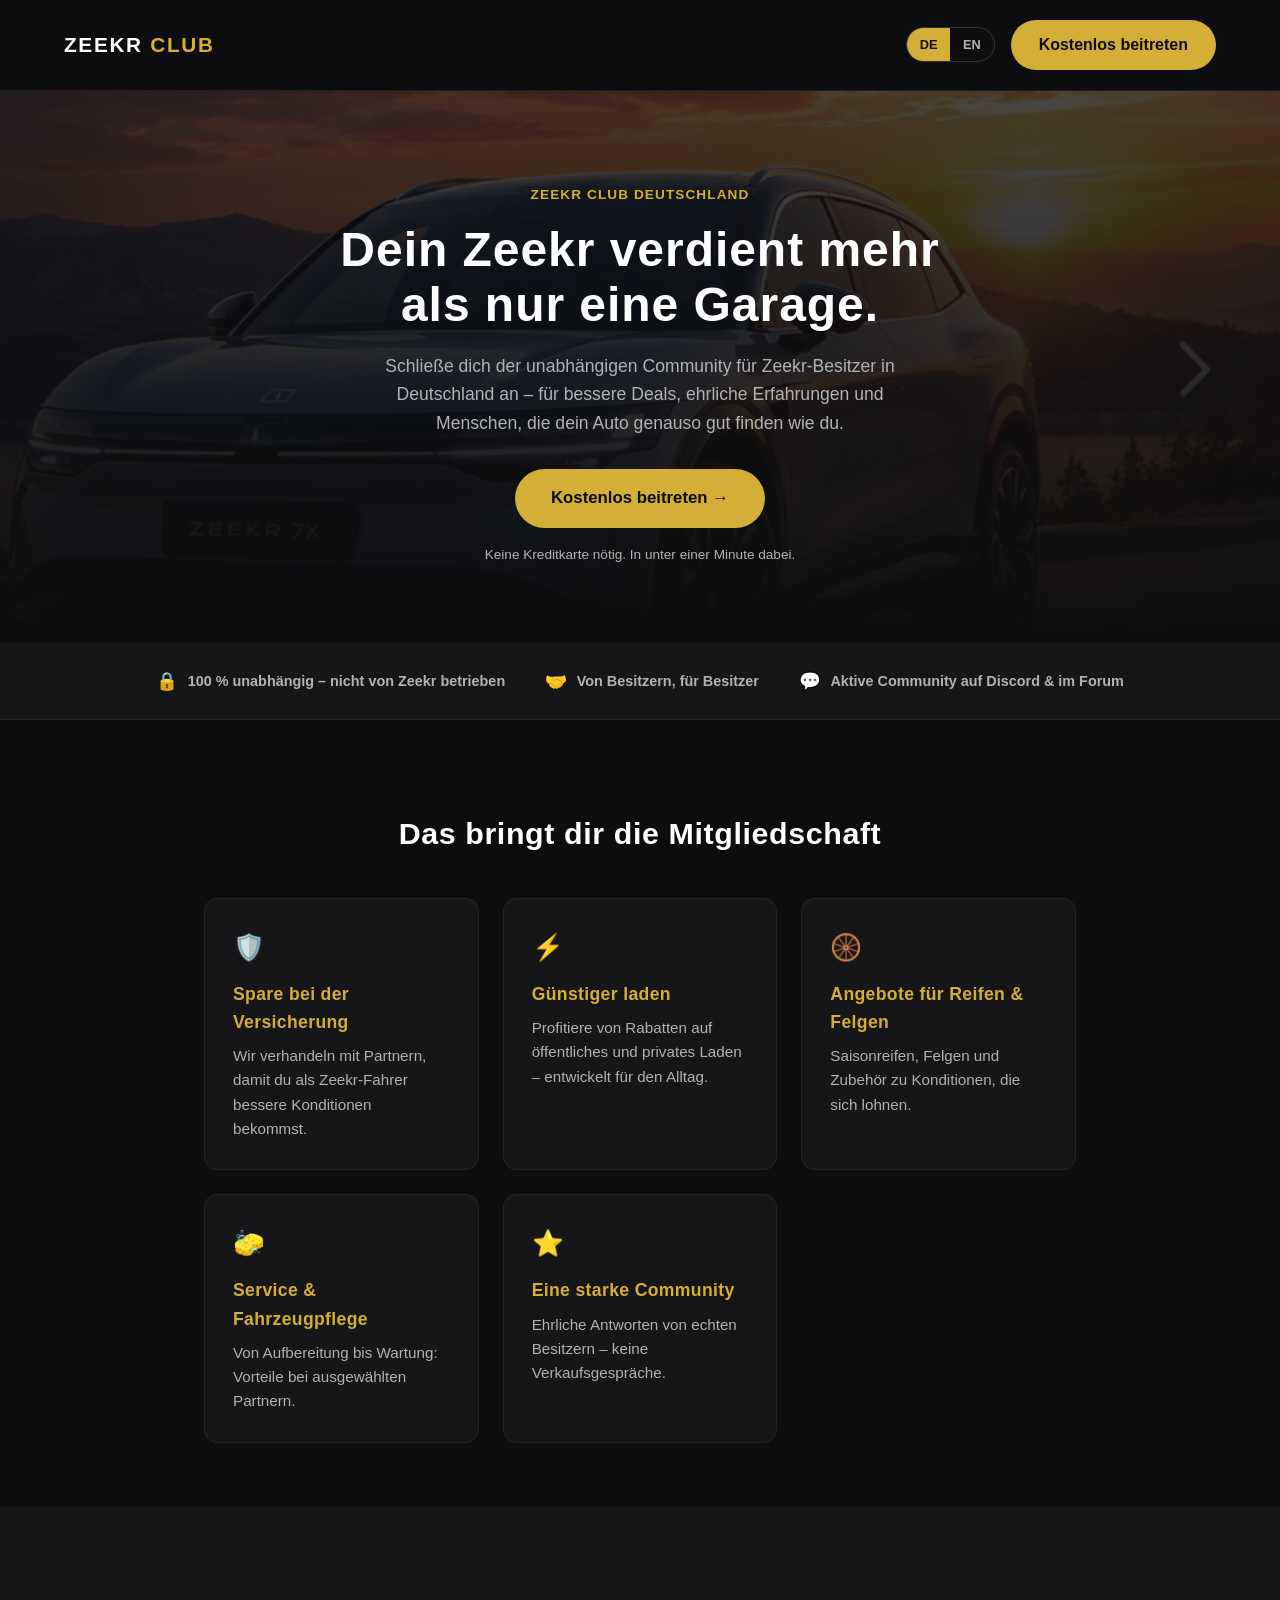
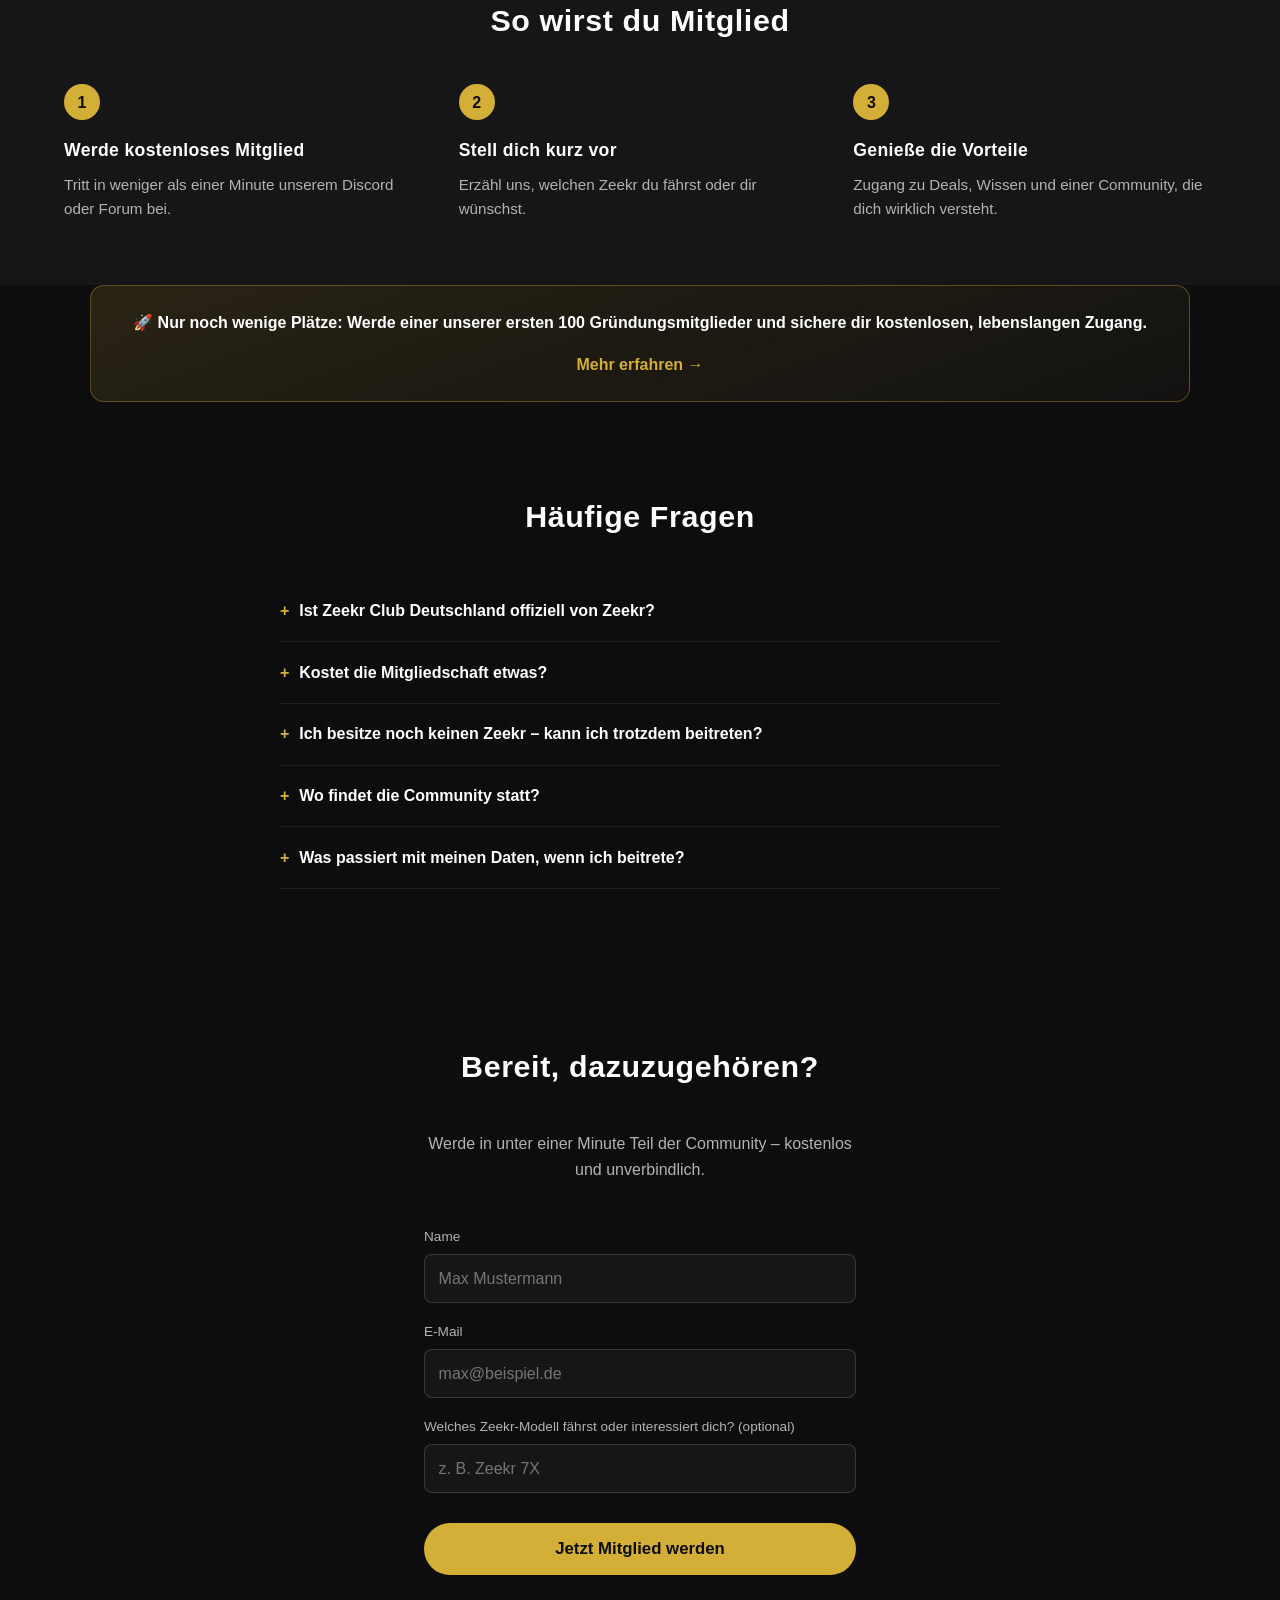
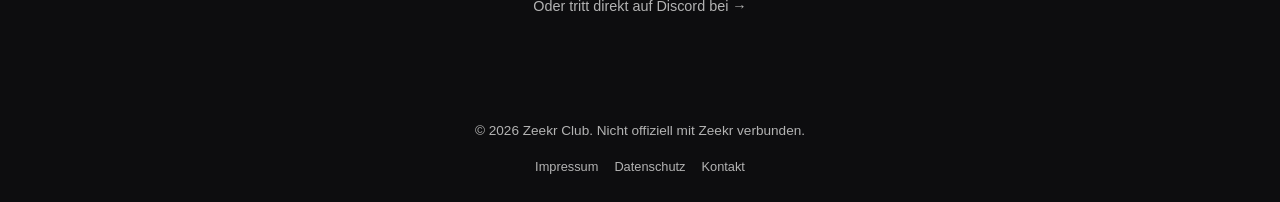
==== testsida/index.html @ d01e5d9a "Lägg till kompakt konverteringssida på /testsida/ Ny, fristående landningssida med fokus på snabb me" ====
<!DOCTYPE html>
<html lang="de">
<head>
  <meta charset="UTF-8">
  <meta name="viewport" content="width=device-width, initial-scale=1.0">
  <meta name="robots" content="noindex, nofollow">
  <title>Zeekr Club Deutschland – Werde kostenloses Mitglied</title>
  <link rel="stylesheet" href="../style.css">
  <link rel="stylesheet" href="style.css">
</head>
<body>

  <!-- Minimal header: bara logotyp, språkväxlare och en knapp. Ingen distraherande navigering. -->
  <header class="t-header">
    <a href="../index.html" class="logo">ZEEKR <span class="accent">CLUB</span></a>
    <div class="t-header-actions">
      <div class="lang-switch">
        <button type="button" class="lang-btn" data-lang="de">DE</button>
        <button type="button" class="lang-btn" data-lang="en">EN</button>
      </div>
      <a href="#anmelden" class="btn btn-primary" data-i18n="nav.cta">Kostenlos beitreten</a>
    </div>
  </header>

  <!-- Hero: löfte + underrubrik + CTA, med bakgrundsbild för premiumkänsla -->
  <section class="t-hero">
    <div class="t-hero-inner">
      <p class="t-eyebrow" data-i18n="hero.eyebrow">ZEEKR CLUB DEUTSCHLAND</p>
      <h1 data-i18n="hero.heading">Dein Zeekr verdient mehr als nur eine Garage.</h1>
      <p class="t-hero-sub" data-i18n="hero.sub">
        Schließe dich der unabhängigen Community für Zeekr-Besitzer in Deutschland an – für
        bessere Deals, ehrliche Erfahrungen und Menschen, die dein Auto genauso gut finden wie du.
      </p>
      <a href="#anmelden" class="btn btn-primary t-btn-lg" data-i18n="hero.cta">Kostenlos beitreten →</a>
      <p class="t-microcopy" data-i18n="hero.microcopy">Keine Kreditkarte nötig. In unter einer Minute dabei.</p>
    </div>
  </section>

  <!-- Förtroende-rad: tre korta, konkreta badges -->
  <section class="t-trust">
    <div class="t-trust-item">
      <span class="t-trust-icon">🔒</span>
      <span data-i18n="trust.item1">100&nbsp;% unabhängig – nicht von Zeekr betrieben</span>
    </div>
    <div class="t-trust-item">
      <span class="t-trust-icon">🤝</span>
      <span data-i18n="trust.item2">Von Besitzern, für Besitzer</span>
    </div>
    <div class="t-trust-item">
      <span class="t-trust-icon">💬</span>
      <span data-i18n="trust.item3">Aktive Community auf Discord &amp; im Forum</span>
    </div>
  </section>

  <!-- Fördelar: samma fem värdeerbjudanden som resten av sajten, för konsekvens -->
  <section class="t-section">
    <h2 data-i18n="benefits.heading">Das bringt dir die Mitgliedschaft</h2>
    <div class="t-benefit-grid">
      <div class="t-benefit-card">
        <div class="t-benefit-icon">🛡️</div>
        <h3 data-i18n="benefits.card1.title">Spare bei der Versicherung</h3>
        <p data-i18n="benefits.card1.text">Wir verhandeln mit Partnern, damit du als Zeekr-Fahrer bessere Konditionen bekommst.</p>
      </div>
      <div class="t-benefit-card">
        <div class="t-benefit-icon">⚡</div>
        <h3 data-i18n="benefits.card2.title">Günstiger laden</h3>
        <p data-i18n="benefits.card2.text">Profitiere von Rabatten auf öffentliches und privates Laden – entwickelt für den Alltag.</p>
      </div>
      <div class="t-benefit-card">
        <div class="t-benefit-icon">🛞</div>
        <h3 data-i18n="benefits.card3.title">Angebote für Reifen &amp; Felgen</h3>
        <p data-i18n="benefits.card3.text">Saisonreifen, Felgen und Zubehör zu Konditionen, die sich lohnen.</p>
      </div>
      <div class="t-benefit-card">
        <div class="t-benefit-icon">🧽</div>
        <h3 data-i18n="benefits.card4.title">Service &amp; Fahrzeugpflege</h3>
        <p data-i18n="benefits.card4.text">Von Aufbereitung bis Wartung: Vorteile bei ausgewählten Partnern.</p>
      </div>
      <div class="t-benefit-card">
        <div class="t-benefit-icon">⭐</div>
        <h3 data-i18n="benefits.card5.title">Eine starke Community</h3>
        <p data-i18n="benefits.card5.text">Ehrliche Antworten von echten Besitzern – keine Verkaufsgespräche.</p>
      </div>
    </div>
  </section>

  <!-- Så funkar det: tre enkla steg -->
  <section class="t-section t-section-alt">
    <h2 data-i18n="steps.heading">So wirst du Mitglied</h2>
    <div class="t-steps">
      <div class="t-step">
        <div class="t-step-number">1</div>
        <h3 data-i18n="steps.item1.title">Werde kostenloses Mitglied</h3>
        <p data-i18n="steps.item1.text">Tritt in weniger als einer Minute unserem Discord oder Forum bei.</p>
      </div>
      <div class="t-step">
        <div class="t-step-number">2</div>
        <h3 data-i18n="steps.item2.title">Stell dich kurz vor</h3>
        <p data-i18n="steps.item2.text">Erzähl uns, welchen Zeekr du fährst oder dir wünschst.</p>
      </div>
      <div class="t-step">
        <div class="t-step-number">3</div>
        <h3 data-i18n="steps.item3.title">Genieße die Vorteile</h3>
        <p data-i18n="steps.item3.text">Zugang zu Deals, Wissen und einer Community, die dich wirklich versteht.</p>
      </div>
    </div>
  </section>

  <!-- Brådska: grundarmedlem-erbjudande -->
  <section class="t-founding">
    <p data-i18n="founding.text">
      🚀 Nur noch wenige Plätze: Werde einer unserer ersten 100 Gründungsmitglieder und sichere
      dir kostenlosen, lebenslangen Zugang.
    </p>
    <a href="../founding-members.html" class="t-founding-link" data-i18n="founding.cta">Mehr erfahren →</a>
  </section>

  <!-- FAQ: möter invändningar innan de uppstår -->
  <section class="t-section">
    <h2 data-i18n="faq.heading">Häufige Fragen</h2>
    <div class="t-faq">
      <details class="t-faq-item">
        <summary data-i18n="faq.q1">Ist Zeekr Club Deutschland offiziell von Zeekr?</summary>
        <p data-i18n="faq.a1">Nein. Wir sind eine unabhängige, von Fans betriebene Community – das gibt uns die Freiheit, ehrlich zu sein.</p>
      </details>
      <details class="t-faq-item">
        <summary data-i18n="faq.q2">Kostet die Mitgliedschaft etwas?</summary>
        <p data-i18n="faq.a2">Die Basismitgliedschaft ist kostenlos. Gründungsmitglieder sichern sich zusätzlich lebenslangen Zugang zu allen zukünftigen Funktionen.</p>
      </details>
      <details class="t-faq-item">
        <summary data-i18n="faq.q3">Ich besitze noch keinen Zeekr – kann ich trotzdem beitreten?</summary>
        <p data-i18n="faq.a3">Ja! Alle, die sich für die Marke interessieren, sind herzlich willkommen.</p>
      </details>
      <details class="t-faq-item">
        <summary data-i18n="faq.q4">Wo findet die Community statt?</summary>
        <p data-i18n="faq.a4">Hauptsächlich auf Discord und in unserem Forum unter zeekrforum.de – beides kostenlos zugänglich.</p>
      </details>
      <details class="t-faq-item">
        <summary data-i18n="faq.q5">Was passiert mit meinen Daten, wenn ich beitrete?</summary>
        <p data-i18n-html="faq.a5">Wir sammeln nur das Nötigste. Details findest du in unserer <a href="../datenschutz.html">Datenschutzerklärung</a>.</p>
      </details>
    </div>
  </section>

  <!-- Sista CTA + kort formulär -->
  <section id="anmelden" class="t-section t-final">
    <h2 data-i18n="final.heading">Bereit, dazuzugehören?</h2>
    <p data-i18n="final.sub">Werde in unter einer Minute Teil der Community – kostenlos und unverbindlich.</p>

    <form class="t-form" id="lead-form">
      <label for="lead-name" data-i18n="final.form.name">Name</label>
      <input type="text" id="lead-name" name="name" placeholder="Max Mustermann" data-i18n-placeholder="final.form.namePlaceholder" required>

      <label for="lead-email" data-i18n="final.form.email">E-Mail</label>
      <input type="email" id="lead-email" name="email" placeholder="max@beispiel.de" data-i18n-placeholder="final.form.emailPlaceholder" required>

      <label for="lead-model" data-i18n="final.form.model">Welches Zeekr-Modell fährst oder interessiert dich? (optional)</label>
      <input type="text" id="lead-model" name="model" placeholder="z. B. Zeekr 7X" data-i18n-placeholder="final.form.modelPlaceholder">

      <button type="submit" class="btn btn-primary t-btn-lg" data-i18n="final.form.submit">Jetzt Mitglied werden</button>
    </form>

    <a href="https://discord.gg/8UYRfZAgHB" target="_blank" rel="noopener noreferrer" class="t-discord-link" data-i18n="final.discord">Oder tritt direkt auf Discord bei →</a>
  </section>

  <footer class="site-footer">
    <p data-i18n="footer.text">&copy; 2026 Zeekr Club. Nicht offiziell mit Zeekr verbunden.</p>
    <div class="footer-legal">
      <a href="../impressum.html" data-i18n="footer.impressum">Impressum</a>
      <a href="../datenschutz.html" data-i18n="footer.datenschutz">Datenschutz</a>
      <a href="../kontakt.html" data-i18n="footer.kontakt">Kontakt</a>
    </div>
  </footer>

  <script src="script.js"></script>
</body>
</html>
---- style.css ----
/* ---------- Grundinställningar ---------- */
:root {
  --bg: #0d0d0f;
  --bg-elevated: #161618;
  --gold: #d4af37;
  --text: #ffffff;
  --text-muted: #b3b3b3;
}

* {
  box-sizing: border-box;
}

body {
  margin: 0;
  background-color: var(--bg);
  color: var(--text);
  font-family: -apple-system, BlinkMacSystemFont, "Segoe UI", Roboto, Helvetica, Arial, sans-serif;
  line-height: 1.6;
}

.accent {
  color: var(--gold);
}

h1, h2, h3 {
  font-weight: 600;
  letter-spacing: 0.02em;
}

/* ---------- Header ---------- */
.site-header {
  display: flex;
  align-items: center;
  justify-content: space-between;
  flex-wrap: wrap;
  gap: 1rem;
  padding: 1.5rem 5%;
  border-bottom: 1px solid rgba(255, 255, 255, 0.08);
}

.logo {
  font-size: 1.3rem;
  font-weight: 700;
  letter-spacing: 0.08em;
  color: var(--text);
  text-decoration: none;
}

.main-nav {
  display: flex;
  gap: 2rem;
}

.main-nav a {
  color: var(--text-muted);
  text-decoration: none;
  transition: color 0.2s ease;
}

.main-nav a:hover {
  color: var(--gold);
}

.header-actions {
  display: flex;
  align-items: center;
  gap: 1rem;
}

/* ---------- Språkväxlare ---------- */
.lang-switch {
  display: flex;
  border: 1px solid rgba(255, 255, 255, 0.15);
  border-radius: 999px;
  overflow: hidden;
}

.lang-btn {
  background: none;
  border: none;
  color: var(--text-muted);
  font: inherit;
  font-weight: 600;
  font-size: 0.8rem;
  padding: 0.4rem 0.8rem;
  cursor: pointer;
  transition: background-color 0.2s ease, color 0.2s ease;
}

.lang-btn:hover {
  color: var(--text);
}

.lang-btn.active {
  background-color: var(--gold);
  color: #0d0d0f;
}

/* ---------- Knappar ---------- */
.btn {
  display: inline-block;
  padding: 0.75rem 1.75rem;
  border-radius: 999px;
  text-decoration: none;
  font-weight: 600;
  transition: transform 0.2s ease, opacity 0.2s ease;
}

.btn:hover {
  transform: translateY(-2px);
  opacity: 0.9;
}

.login-link {
  color: var(--text-muted);
  text-decoration: none;
  font-size: 0.9rem;
  transition: color 0.2s ease;
}

.login-link:hover {
  color: var(--gold);
}

.btn-nav {
  border: 1px solid var(--gold);
  color: var(--gold);
}

.btn-primary {
  background-color: var(--gold);
  color: #0d0d0f;
}

/* ---------- Infomeny (hamburgerknapp uppe till höger) ---------- */
.info-menu {
  position: relative;
}

.info-menu-toggle {
  display: flex;
  flex-direction: column;
  align-items: center;
  justify-content: center;
  gap: 4px;
  width: 40px;
  height: 40px;
  padding: 0;
  background: none;
  border: 1px solid rgba(255, 255, 255, 0.15);
  border-radius: 8px;
  cursor: pointer;
  transition: border-color 0.2s ease;
}

.info-menu-toggle:hover,
.info-menu-toggle[aria-expanded="true"] {
  border-color: var(--gold);
}

.info-menu-toggle .hamburger-line {
  display: block;
  width: 18px;
  height: 2px;
  background-color: var(--text);
  border-radius: 2px;
}

.info-menu-dropdown {
  position: absolute;
  top: calc(100% + 0.6rem);
  right: 0;
  min-width: 220px;
  display: flex;
  flex-direction: column;
  background-color: var(--bg-elevated);
  border: 1px solid rgba(255, 255, 255, 0.1);
  border-radius: 12px;
  padding: 0.5rem;
  box-shadow: 0 10px 30px rgba(0, 0, 0, 0.45);
  z-index: 50;
}

.info-menu-dropdown[hidden] {
  display: none;
}

.info-menu-dropdown a {
  padding: 0.65rem 0.85rem;
  border-radius: 8px;
  color: var(--text);
  text-decoration: none;
  font-size: 0.9rem;
  transition: background-color 0.2s ease, color 0.2s ease;
}

.info-menu-dropdown a:hover {
  background-color: rgba(212, 175, 55, 0.12);
  color: var(--gold);
}

/* ---------- Hero ---------- */
.hero {
  text-align: center;
  padding: 2.5rem 5% 1.5rem;
}

.hero h1 {
  font-size: clamp(2.2rem, 5vw, 3.5rem);
  margin-bottom: 1rem;
}

.hero-text {
  max-width: 560px;
  margin: 0 auto 1.5rem;
  color: var(--text-muted);
  font-size: 1.1rem;
}

/* ---------- Kampanj-banner ---------- */
.founding-banner {
  display: flex;
  align-items: center;
  justify-content: center;
  gap: 0.75rem;
  max-width: 700px;
  margin: 0 auto 1rem;
  padding: 0.85rem 1.5rem;
  border-radius: 999px;
  background: linear-gradient(90deg, rgba(212, 175, 55, 0.15), rgba(212, 175, 55, 0.05));
  border: 1px solid rgba(212, 175, 55, 0.4);
  color: var(--gold);
  text-decoration: none;
  font-weight: 600;
  font-size: 0.9rem;
  text-align: center;
  transition: background-color 0.2s ease;
}

.founding-banner:hover {
  background: rgba(212, 175, 55, 0.2);
}

.founding-banner-arrow {
  flex-shrink: 0;
}

/* ---------- Generella sektioner ---------- */
.section {
  max-width: 900px;
  margin: 0 auto;
  padding: 2.5rem 5%;
  text-align: center;
}

/* Galleri-sektionen får vara bredare för att rymma det större bildspelet */
#galerie {
  max-width: 1400px;
  padding-top: 1rem;
  padding-bottom: 1.5rem;
}

.section h2 {
  font-size: 1.8rem;
  margin-bottom: 1rem;
}

.section p {
  color: var(--text-muted);
}

/* ---------- Bildspel (animierte SVG-Grafik) ---------- */
.slideshow {
  position: relative;
  max-width: 1300px;
  margin: 0 auto;
  aspect-ratio: 16 / 9;
  border-radius: 16px;
  overflow: hidden;
  background-color: var(--bg-elevated);
  border: 1px solid rgba(255, 255, 255, 0.08);
}

.benefits-svg {
  width: 100%;
  height: 100%;
  display: block;
}

/* ---------- Regel-lista ---------- */
.rules-list {
  list-style: none;
  padding: 0;
  text-align: left;
  max-width: 480px;
  margin: 0 auto;
}

.rules-list li {
  padding: 0.6rem 0;
  border-bottom: 1px solid rgba(255, 255, 255, 0.06);
  color: var(--text-muted);
}

/* ---------- Call to action ---------- */
.cta {
  text-align: center;
  padding: 3rem 5%;
  background-color: var(--bg-elevated);
}

.cta h2 {
  margin-bottom: 1.25rem;
}

/* ---------- Footer ---------- */
.site-footer {
  text-align: center;
  padding: 1.5rem 5%;
  color: var(--text-muted);
  font-size: 0.85rem;
}

.footer-heading {
  text-transform: uppercase;
  letter-spacing: 0.08em;
  font-size: 0.75rem;
  color: var(--text-muted);
  margin-bottom: 0.75rem;
}

.footer-links {
  display: flex;
  justify-content: center;
  flex-wrap: wrap;
  gap: 1.5rem;
  margin-bottom: 1.5rem;
}

.footer-links a {
  color: var(--text);
  text-decoration: none;
  font-weight: 600;
  font-size: 0.9rem;
  transition: color 0.2s ease;
}

.footer-links a:hover {
  color: var(--gold);
}

.footer-legal {
  display: flex;
  justify-content: center;
  flex-wrap: wrap;
  gap: 1rem;
  margin-top: 1rem;
  font-size: 0.8rem;
}

.footer-legal a {
  color: var(--text-muted);
  text-decoration: none;
}

.footer-legal a:hover {
  color: var(--gold);
}

/* ---------- Juridiska sidor (Impressum, Datenschutz, Kontakt) ---------- */
.legal-page {
  max-width: 720px;
  text-align: left;
}

.legal-page h1 {
  font-size: 2rem;
  margin-bottom: 1.5rem;
}

.legal-page h2 {
  font-size: 1.15rem;
  color: var(--gold);
  margin: 2rem 0 0.5rem;
}

.legal-page p {
  color: var(--text-muted);
}

.legal-page a {
  color: var(--gold);
}

.legal-page .placeholder {
  color: var(--gold);
  font-style: italic;
}

/* ---------- Kontaktformulär ---------- */
.contact-form {
  display: flex;
  flex-direction: column;
  gap: 0.4rem;
  margin-top: 1.5rem;
}

.contact-form label {
  font-size: 0.85rem;
  color: var(--text-muted);
  margin-top: 0.75rem;
}

.contact-form input,
.contact-form textarea {
  font: inherit;
  background-color: var(--bg-elevated);
  border: 1px solid rgba(255, 255, 255, 0.15);
  border-radius: 8px;
  padding: 0.65rem 0.85rem;
  color: var(--text);
  resize: vertical;
}

.contact-form input:focus,
.contact-form textarea:focus {
  outline: none;
  border-color: var(--gold);
}

.contact-form button {
  margin-top: 1.25rem;
  align-self: flex-start;
  border: none;
  cursor: pointer;
}

/* ---------- Cookie-/lagringshänvisning ---------- */
.cookie-banner {
  position: fixed;
  left: 1rem;
  right: 1rem;
  bottom: 1rem;
  z-index: 100;
  max-width: 640px;
  margin: 0 auto;
  background-color: var(--bg-elevated);
  border: 1px solid rgba(255, 255, 255, 0.12);
  border-radius: 12px;
  padding: 1.25rem;
  box-shadow: 0 10px 30px rgba(0, 0, 0, 0.4);
  display: flex;
  flex-wrap: wrap;
  align-items: center;
  gap: 1rem;
}

.cookie-banner p {
  flex: 1 1 260px;
  margin: 0;
  color: var(--text-muted);
  font-size: 0.85rem;
}

.cookie-banner-actions {
  display: flex;
  align-items: center;
  gap: 1rem;
  flex-shrink: 0;
}

.cookie-banner-actions a {
  color: var(--text-muted);
  font-size: 0.85rem;
}

.cookie-banner-actions .btn {
  padding: 0.5rem 1.25rem;
  font-size: 0.85rem;
  border: none;
  cursor: pointer;
}

.login-placeholder {
  max-width: 560px;
  padding-top: 3rem;
  padding-bottom: 3rem;
}

.login-placeholder p {
  margin-bottom: 1.5rem;
}

.login-avatar {
  width: 64px;
  height: 64px;
  border-radius: 50%;
  margin-bottom: 1rem;
  border: 2px solid var(--gold);
}

.login-logged-in strong {
  color: var(--gold);
}

/* ---------- Senaste trådarna ---------- */
.thread-list {
  list-style: none;
  padding: 0;
  margin: 1.5rem 0 2rem;
  text-align: left;
  max-width: 640px;
  margin-left: auto;
  margin-right: auto;
}

.thread-list li {
  border-bottom: 1px solid rgba(255, 255, 255, 0.06);
}

.thread-list a {
  display: flex;
  justify-content: space-between;
  gap: 1rem;
  padding: 0.9rem 0.25rem;
  color: var(--text);
  text-decoration: none;
  transition: color 0.2s ease;
}

.thread-list a:hover {
  color: var(--gold);
}

.thread-loading,
.thread-error {
  color: var(--text-muted);
  padding: 0.9rem 0.25rem;
}

/* ---------- Gründungsmitglieder-sida ---------- */
.founding-page {
  max-width: 720px;
  text-align: left;
}

.founding-eyebrow {
  color: var(--gold);
  font-weight: 600;
  margin-bottom: 0.5rem;
}

.founding-page h1 {
  font-size: 2.2rem;
  margin: 0 0 1.25rem;
}

.founding-lead {
  color: var(--text-muted);
  font-size: 1.05rem;
}

.founding-offer {
  background-color: var(--bg-elevated);
  border: 1px solid rgba(212, 175, 55, 0.3);
  border-radius: 12px;
  padding: 1.5rem;
  margin: 2rem 0;
}

.founding-offer h2 {
  margin-top: 0;
  font-size: 1.2rem;
}

.founding-offer p {
  margin-bottom: 0;
  color: var(--text-muted);
}

.founding-page h2 {
  font-size: 1.3rem;
  color: var(--gold);
  margin: 2rem 0 1rem;
}

.founding-steps {
  padding-left: 1.25rem;
  color: var(--text-muted);
}

.founding-steps li {
  padding: 0.35rem 0;
}

.founding-page p {
  color: var(--text-muted);
}

.founding-highlight {
  color: var(--text);
  font-weight: 600;
}

.founding-page .btn {
  margin-top: 1rem;
  border: none;
  cursor: pointer;
}

/* ---------- Responsiv design för mobil ---------- */
@media (max-width: 700px) {
  .site-header {
    justify-content: center;
    text-align: center;
  }

  .main-nav {
    gap: 1.2rem;
    justify-content: center;
  }
}
---- testsida/style.css ----
/* ---------- Testsida: kompakt konverteringssida ---------- */

html {
  scroll-behavior: smooth;
}

.t-header {
  display: flex;
  align-items: center;
  justify-content: space-between;
  flex-wrap: wrap;
  gap: 1rem;
  padding: 1.25rem 5%;
  border-bottom: 1px solid rgba(255, 255, 255, 0.08);
}

.t-header-actions {
  display: flex;
  align-items: center;
  gap: 1rem;
}

/* ---------- Hero ---------- */
.t-hero {
  position: relative;
  padding: 5rem 5% 4rem;
  text-align: center;
  background:
    linear-gradient(180deg, rgba(13, 13, 15, 0.75) 0%, rgba(13, 13, 15, 0.92) 70%, var(--bg) 100%),
    url("../images/slide-1-single-car.jpg") center / cover no-repeat;
}

.t-hero-inner {
  max-width: 680px;
  margin: 0 auto;
}

.t-eyebrow {
  color: var(--gold);
  font-weight: 700;
  letter-spacing: 0.08em;
  font-size: 0.85rem;
  margin-bottom: 1rem;
}

.t-hero h1 {
  font-size: clamp(2rem, 5vw, 3rem);
  margin: 0 0 1.25rem;
  line-height: 1.15;
}

.t-hero-sub {
  color: var(--text-muted);
  font-size: 1.1rem;
  max-width: 540px;
  margin: 0 auto 2rem;
}

.t-btn-lg {
  padding: 1rem 2.25rem;
  font-size: 1.05rem;
}

.t-microcopy {
  color: var(--text-muted);
  font-size: 0.85rem;
  margin-top: 1rem;
}

/* ---------- Förtroende-rad ---------- */
.t-trust {
  display: flex;
  flex-wrap: wrap;
  justify-content: center;
  gap: 1.5rem 2.5rem;
  padding: 1.5rem 5%;
  background-color: var(--bg-elevated);
  border-bottom: 1px solid rgba(255, 255, 255, 0.06);
}

.t-trust-item {
  display: flex;
  align-items: center;
  gap: 0.6rem;
  color: var(--text-muted);
  font-size: 0.9rem;
  font-weight: 600;
}

.t-trust-icon {
  font-size: 1.1rem;
}

/* ---------- Generella sektioner ---------- */
.t-section {
  max-width: 1000px;
  margin: 0 auto;
  padding: 4rem 5%;
  text-align: center;
}

.t-section-alt {
  background-color: var(--bg-elevated);
  max-width: none;
}

.t-section h2 {
  font-size: 1.9rem;
  margin-bottom: 2.5rem;
}

/* ---------- Fördelar ---------- */
.t-benefit-grid {
  display: grid;
  grid-template-columns: repeat(3, 1fr);
  gap: 1.5rem;
  text-align: left;
}

.t-benefit-card {
  background-color: var(--bg-elevated);
  border: 1px solid rgba(255, 255, 255, 0.06);
  border-radius: 14px;
  padding: 1.75rem;
}

.t-benefit-icon {
  font-size: 1.6rem;
  margin-bottom: 0.75rem;
}

.t-benefit-card h3 {
  color: var(--gold);
  margin: 0 0 0.5rem;
  font-size: 1.1rem;
}

.t-benefit-card p {
  color: var(--text-muted);
  margin: 0;
  font-size: 0.95rem;
}

/* ---------- Så funkar det ---------- */
.t-steps {
  display: grid;
  grid-template-columns: repeat(3, 1fr);
  gap: 2rem;
  text-align: left;
}

.t-step-number {
  display: inline-flex;
  align-items: center;
  justify-content: center;
  width: 2.25rem;
  height: 2.25rem;
  border-radius: 50%;
  background-color: var(--gold);
  color: #0d0d0f;
  font-weight: 700;
  margin-bottom: 1rem;
}

.t-step h3 {
  margin: 0 0 0.5rem;
  font-size: 1.1rem;
}

.t-step p {
  color: var(--text-muted);
  margin: 0;
  font-size: 0.95rem;
}

/* ---------- Grundarmedlem-banner ---------- */
.t-founding {
  display: flex;
  flex-wrap: wrap;
  align-items: center;
  justify-content: center;
  gap: 1rem 1.5rem;
  max-width: 1100px;
  margin: 0 auto;
  padding: 1.5rem 2rem;
  border-radius: 14px;
  background: linear-gradient(160deg, rgba(212, 175, 55, 0.14), rgba(212, 175, 55, 0.03));
  border: 1px solid rgba(212, 175, 55, 0.35);
  text-align: center;
}

.t-founding p {
  margin: 0;
  color: var(--text);
  font-weight: 600;
}

.t-founding-link {
  color: var(--gold);
  text-decoration: none;
  font-weight: 700;
  white-space: nowrap;
}

.t-founding-link:hover {
  text-decoration: underline;
}

/* ---------- FAQ ---------- */
.t-faq {
  max-width: 720px;
  margin: 0 auto;
  text-align: left;
}

.t-faq-item {
  border-bottom: 1px solid rgba(255, 255, 255, 0.08);
  padding: 1.1rem 0;
}

.t-faq-item summary {
  cursor: pointer;
  font-weight: 600;
  list-style: none;
}

.t-faq-item summary::-webkit-details-marker {
  display: none;
}

.t-faq-item summary::before {
  content: "+";
  color: var(--gold);
  display: inline-block;
  width: 1.2rem;
  font-weight: 700;
}

.t-faq-item[open] summary::before {
  content: "–";
}

.t-faq-item p {
  color: var(--text-muted);
  margin: 0.75rem 0 0 1.2rem;
}

/* ---------- Sista CTA + formulär ---------- */
.t-final {
  max-width: 560px;
}

.t-final > p {
  color: var(--text-muted);
  margin-bottom: 2rem;
}

.t-form {
  display: flex;
  flex-direction: column;
  gap: 0.4rem;
  text-align: left;
}

.t-form label {
  font-size: 0.85rem;
  color: var(--text-muted);
  margin-top: 0.75rem;
}

.t-form input {
  font: inherit;
  background-color: var(--bg-elevated);
  border: 1px solid rgba(255, 255, 255, 0.15);
  border-radius: 8px;
  padding: 0.65rem 0.85rem;
  color: var(--text);
}

.t-form input:focus {
  outline: none;
  border-color: var(--gold);
}

.t-form button {
  margin-top: 1.5rem;
  border: none;
  cursor: pointer;
}

.t-discord-link {
  display: block;
  text-align: center;
  margin-top: 1.25rem;
  color: var(--text-muted);
  text-decoration: none;
  font-size: 0.9rem;
}

.t-discord-link:hover {
  color: var(--gold);
}

/* ---------- Responsiv design för mobil ---------- */
@media (max-width: 800px) {
  .t-benefit-grid,
  .t-steps {
    grid-template-columns: 1fr;
  }
}

@media (max-width: 700px) {
  .t-hero {
    padding: 3.5rem 6% 3rem;
  }

  .t-section {
    padding: 3rem 6%;
  }

  .t-trust {
    gap: 1rem 1.5rem;
  }
}
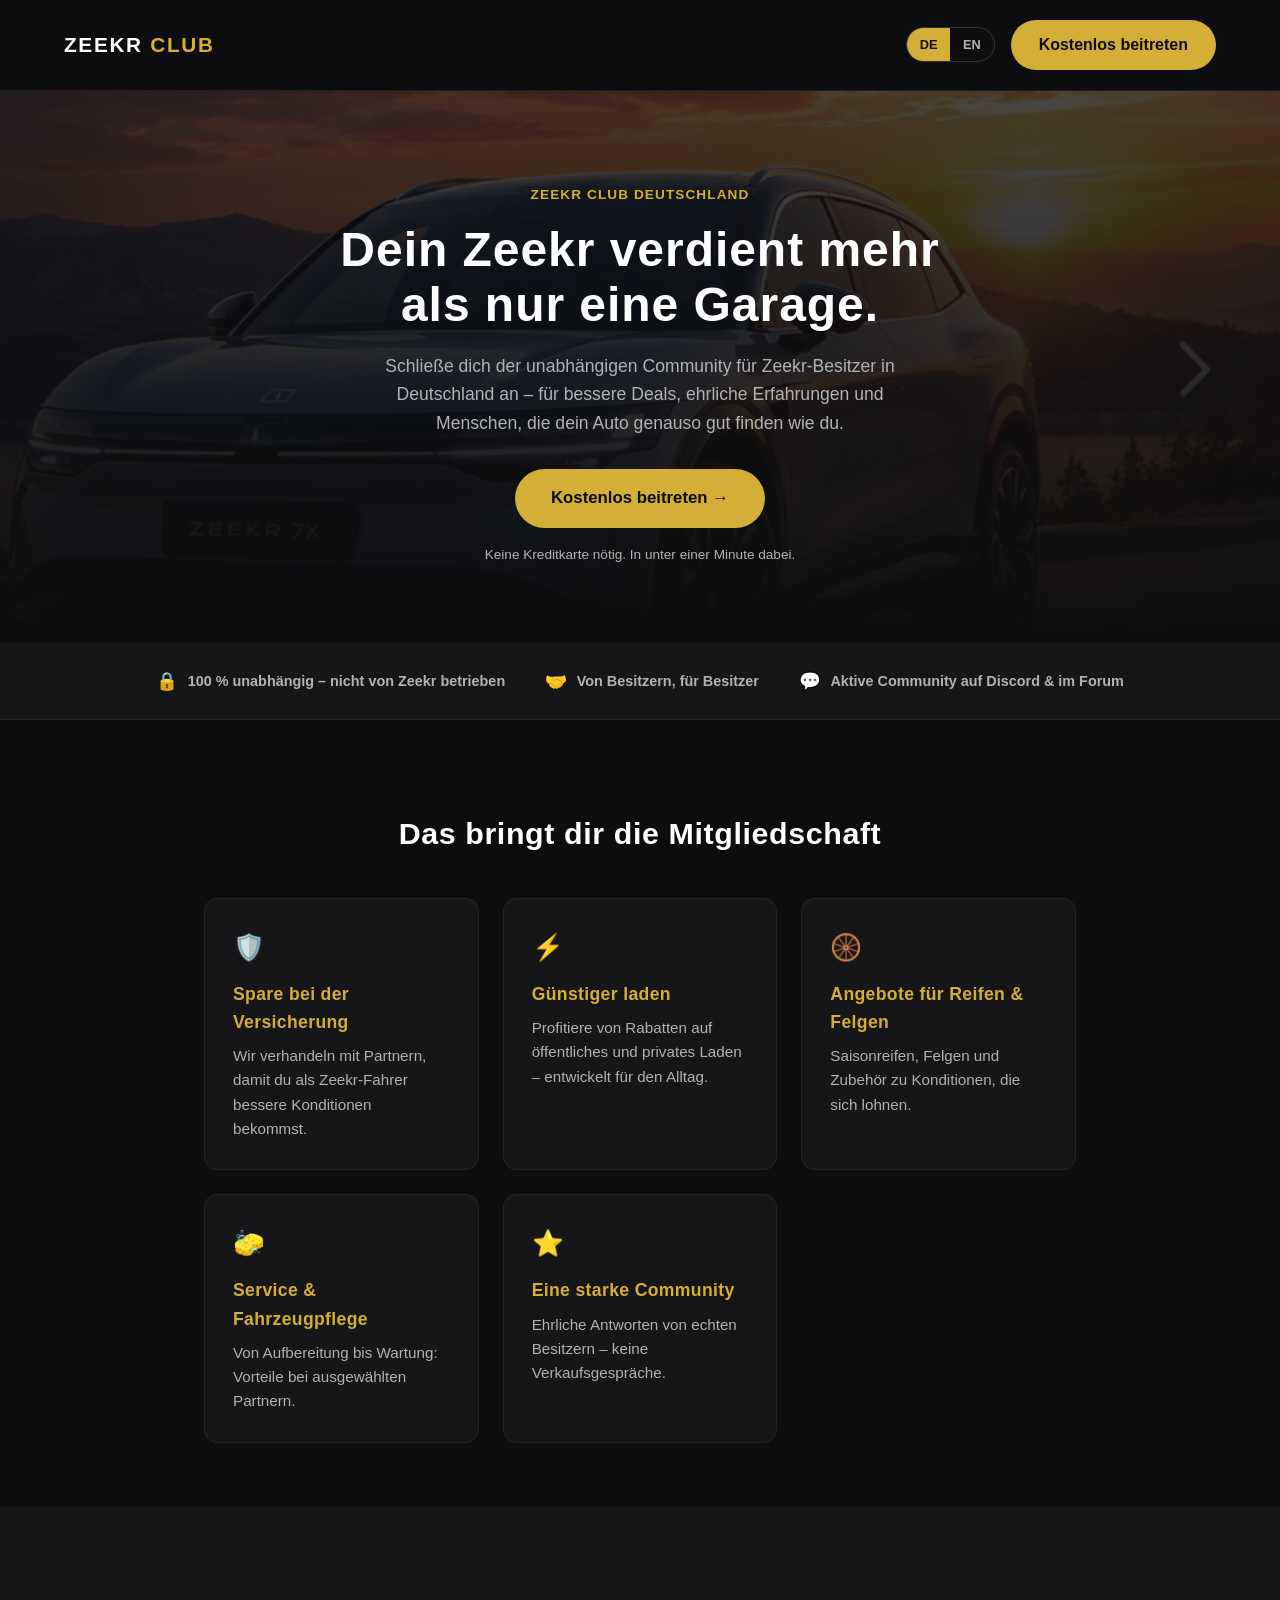
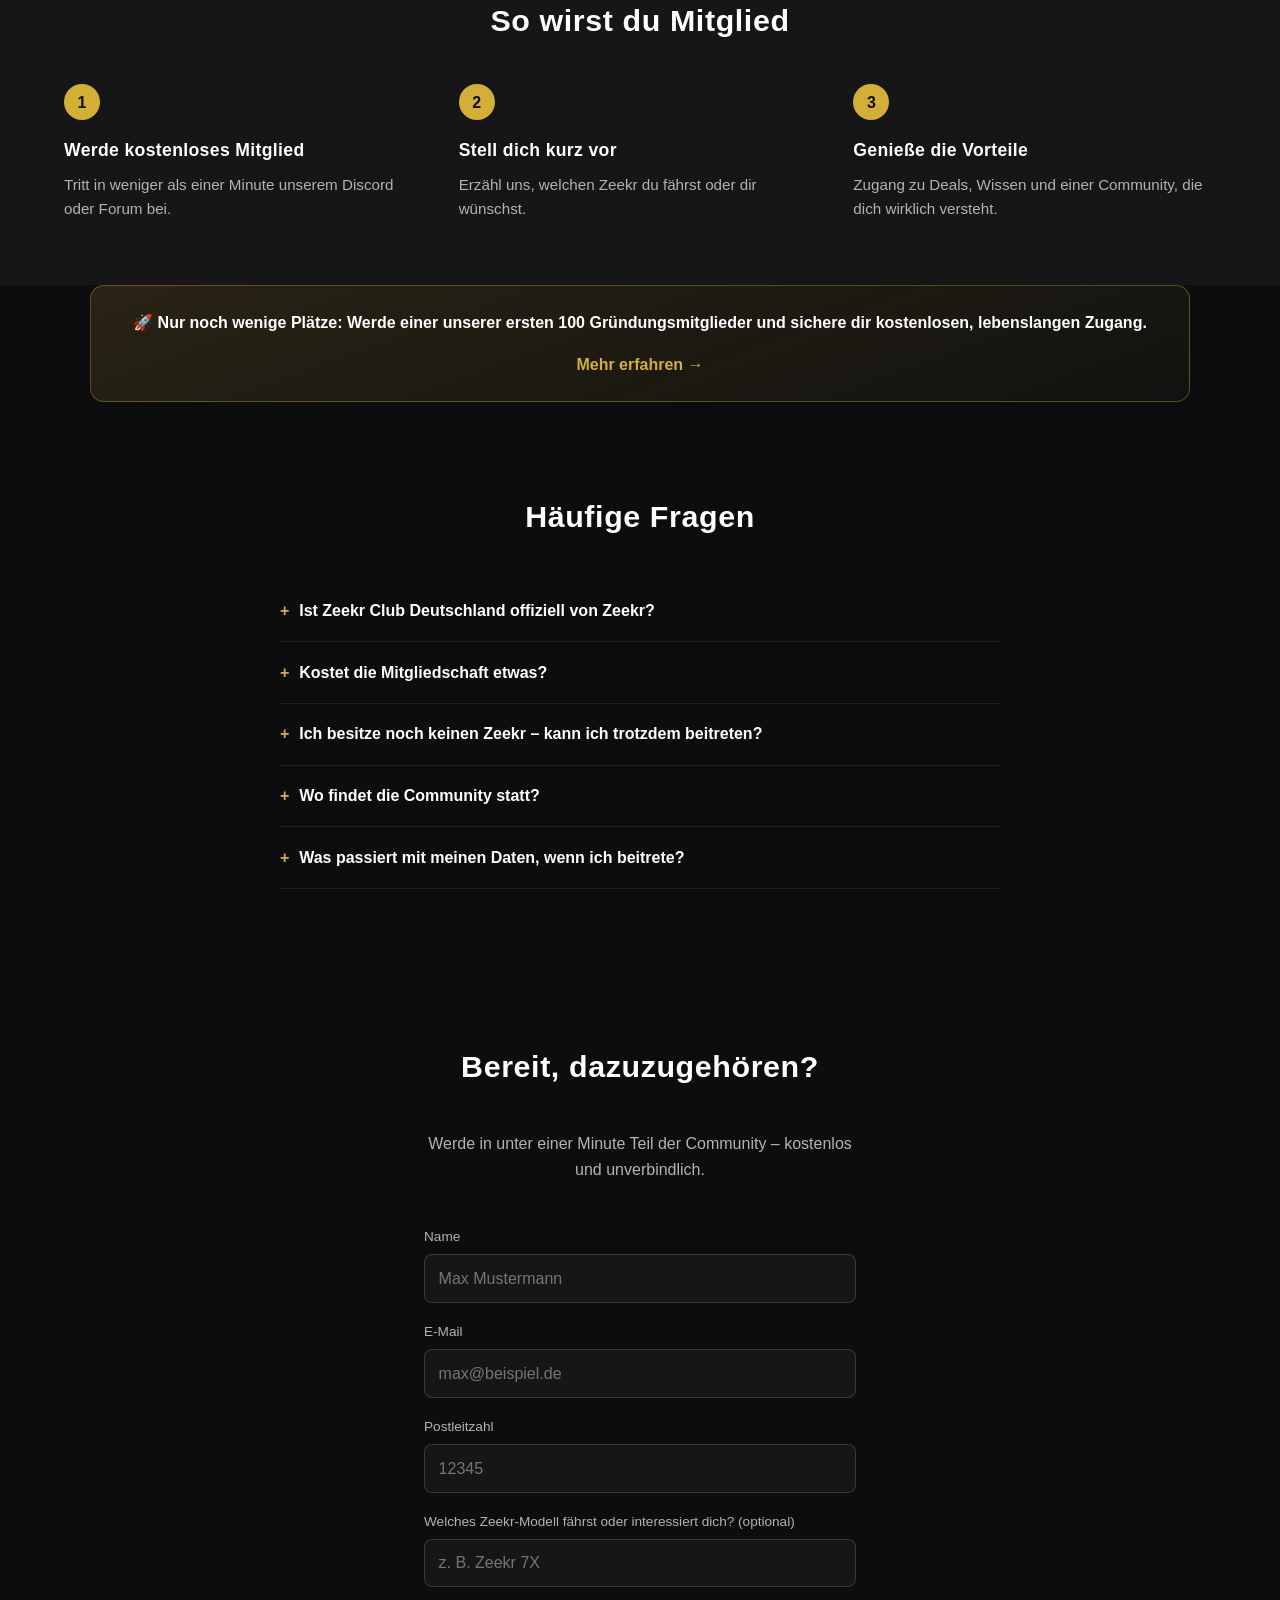
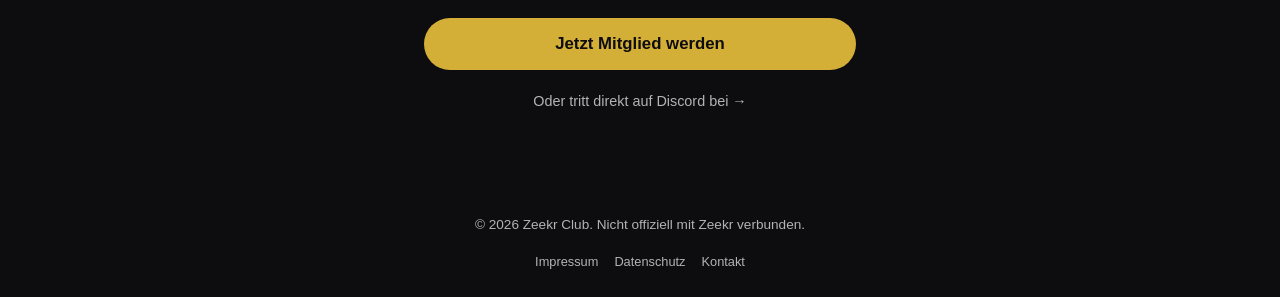
==== commit 912b7ad3: "Lägg till postnummer-fält i leadformuläret på testsidan" ====
--- a/testsida/index.html
+++ b/testsida/index.html
@@ -154,6 +154,9 @@
       <label for="lead-email" data-i18n="final.form.email">E-Mail</label>
       <input type="email" id="lead-email" name="email" placeholder="max@beispiel.de" data-i18n-placeholder="final.form.emailPlaceholder" required>
 
+      <label for="lead-zip" data-i18n="final.form.zip">Postleitzahl</label>
+      <input type="text" id="lead-zip" name="zip" inputmode="numeric" pattern="\d{5}" maxlength="5" placeholder="12345" data-i18n-placeholder="final.form.zipPlaceholder" required>
+
       <label for="lead-model" data-i18n="final.form.model">Welches Zeekr-Modell fährst oder interessiert dich? (optional)</label>
       <input type="text" id="lead-model" name="model" placeholder="z. B. Zeekr 7X" data-i18n-placeholder="final.form.modelPlaceholder">
 
